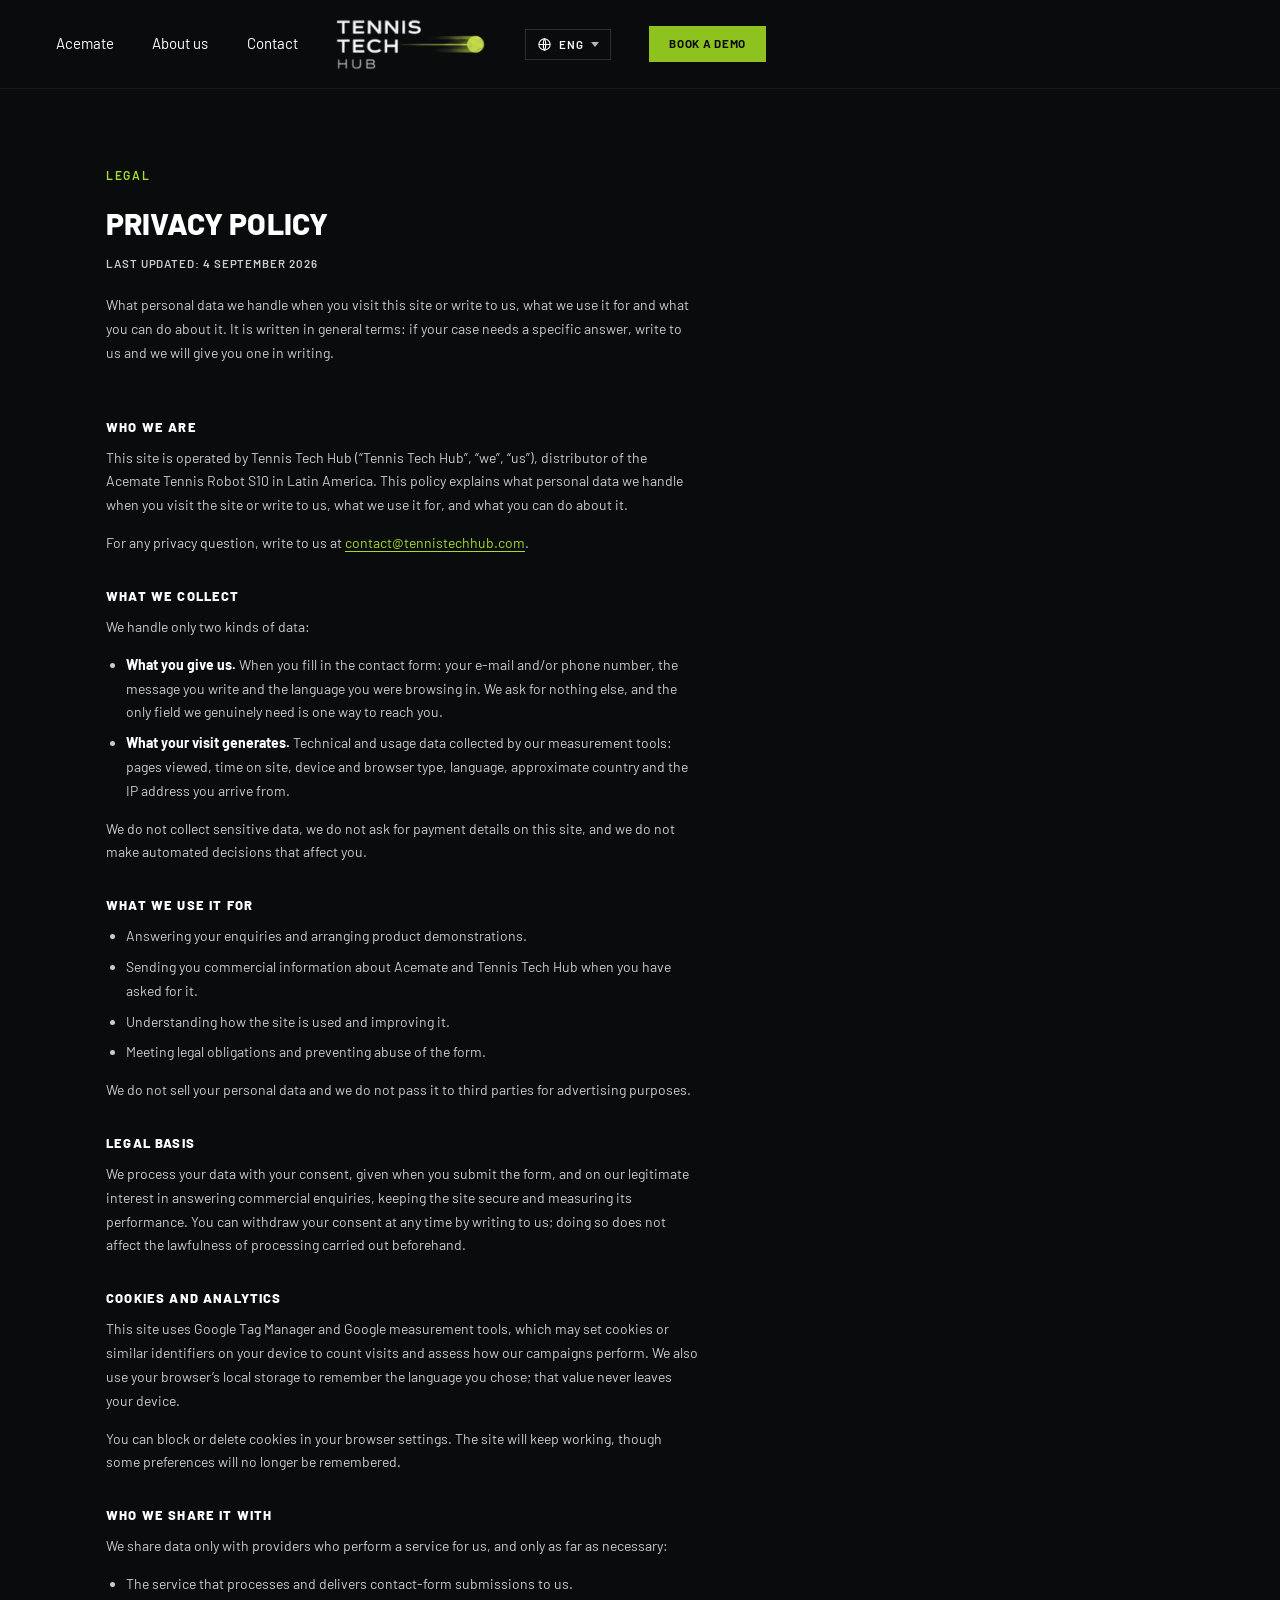
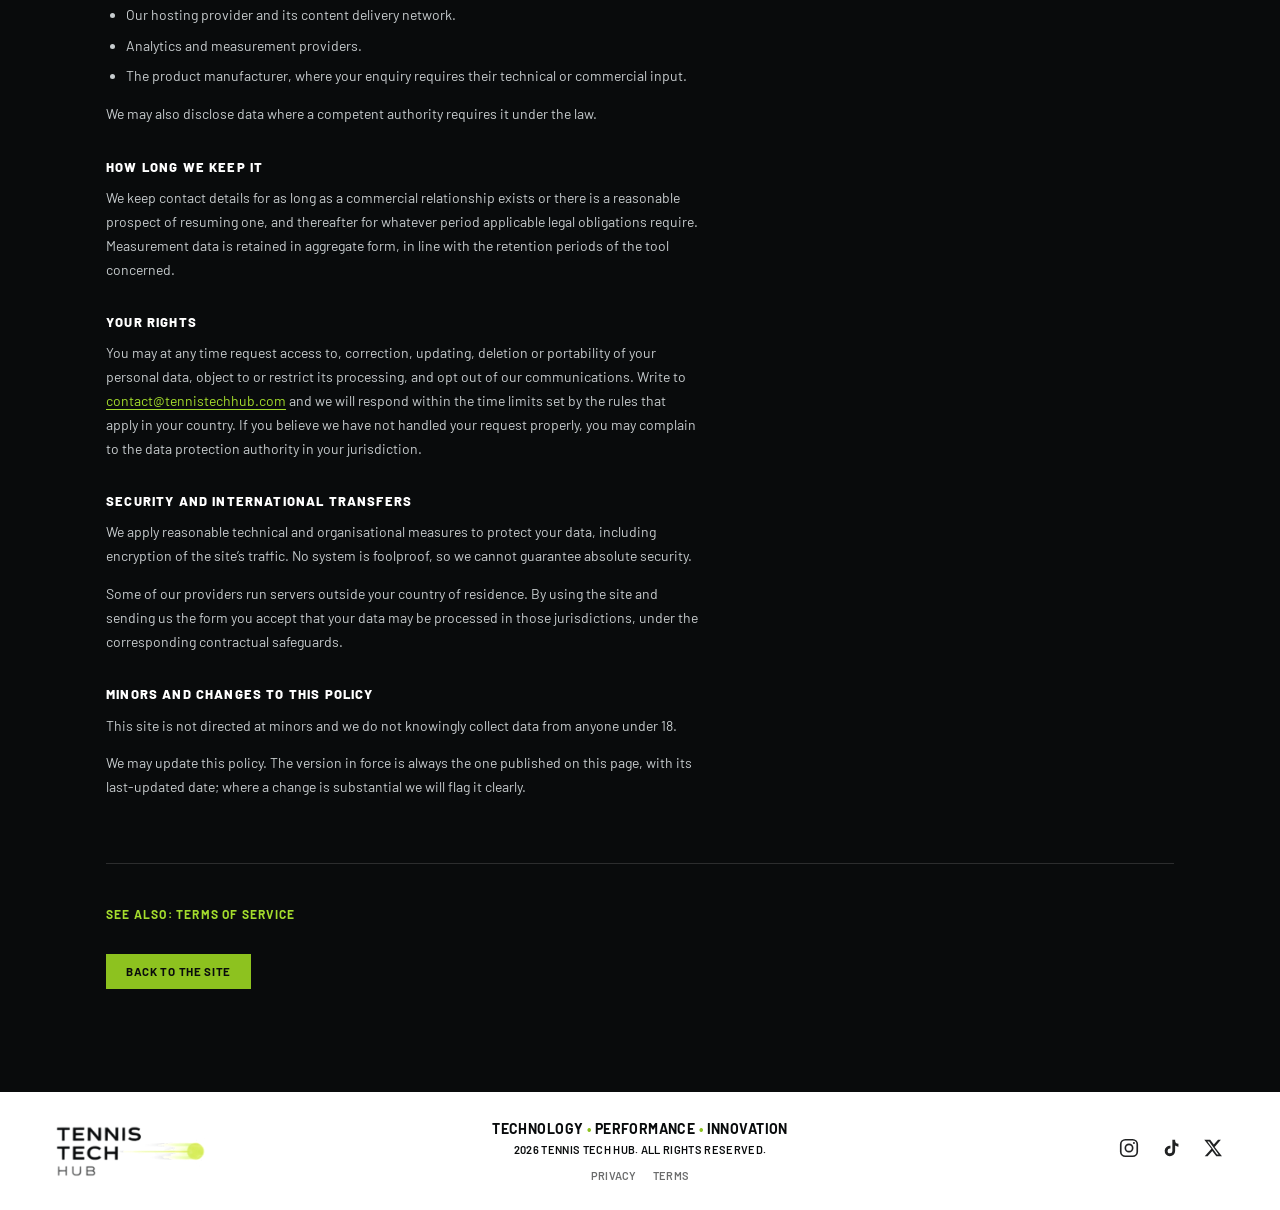
==== privacy.html @ 9c502872 "Add privacy policy and terms of service pages Two standalone pages linked from the footer of every p" ====
<!DOCTYPE html>
<html lang="es">
<head>
<meta charset="utf-8">
<meta name="viewport" content="width=device-width, initial-scale=1">

<!-- Google Tag Manager -->
<script>(function(w,d,s,l,i){w[l]=w[l]||[];w[l].push({'gtm.start':
new Date().getTime(),event:'gtm.js'});var f=d.getElementsByTagName(s)[0],
j=d.createElement(s),dl=l!='dataLayer'?'&l='+l:'';j.async=true;j.src=
'https://www.googletagmanager.com/gtm.js?id='+i+dl;f.parentNode.insertBefore(j,f);
})(window,document,'script','dataLayer','GTM-KNBVBHBR');</script>
<!-- End Google Tag Manager -->
<title data-i18n="legal.privacy.doctitle">Política de Privacidad — Tennis Tech Hub</title>
<meta name="description" content="Política de Privacidad de Tennis Tech Hub: qué datos tratamos, para qué y cuáles son tus derechos.">
<!-- A legal page has no business competing with the landing page in search. -->
<meta name="robots" content="noindex, follow">
<link rel="icon" href="assets/favicon.svg" type="image/svg+xml">
<link rel="icon" href="assets/favicon-32.png" sizes="32x32">
<link rel="apple-touch-icon" href="assets/favicon-180.png">
<link rel="preconnect" href="https://fonts.googleapis.com">
<link rel="preconnect" href="https://fonts.gstatic.com" crossorigin>
<link href="https://fonts.googleapis.com/css2?family=Barlow:wght@400;500;600;700;800&display=swap" rel="stylesheet">
<link rel="stylesheet" href="styles.css?v=20260904a">
</head>
<body>

<!-- Google Tag Manager (noscript) -->
<noscript><iframe src="https://www.googletagmanager.com/ns.html?id=GTM-KNBVBHBR"
height="0" width="0" style="display:none;visibility:hidden"></iframe></noscript>
<!-- End Google Tag Manager (noscript) -->

<!-- ───────────────────────── NAV ─────────────────────────
     Same bar as the landing page. The section links point back at index.html
     because there are no such sections here. -->
<header class="nav" id="top">
  <div class="nav__inner">
    <a class="nav__logo" href="index.html" aria-label="Tennis Tech Hub">
      <img src="assets/logo.png" alt="Tennis Tech Hub">
    </a>

    <div class="langpicker" id="langpicker">
      <button class="langpicker__btn" id="langbtn" aria-haspopup="listbox" aria-expanded="false" aria-label="Idioma / Language">
        <svg class="langpicker__globe" viewBox="0 0 24 24" fill="none" stroke="currentColor" stroke-width="1.7" aria-hidden="true">
          <circle cx="12" cy="12" r="9"/><path d="M3 12h18M12 3c2.6 2.6 2.6 15.4 0 18M12 3c-2.6 2.6-2.6 15.4 0 18"/>
        </svg>
        <span id="langlabel">ESP</span>
        <svg class="langpicker__caret" viewBox="0 0 10 6" aria-hidden="true"><path d="M0 0l5 6 5-6z" fill="currentColor"/></svg>
      </button>
      <ul class="langpicker__list" role="listbox" aria-label="Idioma / Language">
        <li><button type="button" role="option" aria-selected="true"  data-lang="es"><span class="langpicker__abbr">ESP</span>Español</button></li>
        <li><button type="button" role="option" aria-selected="false" data-lang="en"><span class="langpicker__abbr">ENG</span>English</button></li>
      </ul>
    </div>

    <button class="nav__burger" id="burger" aria-expanded="false" aria-controls="navmenu" aria-label="Menú">
      <span></span><span></span><span></span>
    </button>

    <nav class="nav__menu" id="navmenu">
      <a href="index.html#acemate"  data-i18n="nav.acemate">Acemate</a>
      <a href="index.html#nosotros" data-i18n="nav.about">Nosotros</a>
      <a href="index.html#contacto" data-i18n="nav.contact">Contacto</a>

      <a class="btn btn--sm" href="index.html#contacto" data-i18n="nav.cta">Agenda una demo</a>
    </nav>
  </div>
</header>

<!-- ───────────────────────── PRIVACY POLICY ───────────────────────── -->
<main class="legal">
  <div class="wrap">

    <header class="legal__head">
      <p class="eyebrow" data-i18n="legal.eyebrow">Legal</p>
      <h1 class="h2 legal__title" data-i18n="legal.privacy.h">Política de Privacidad</h1>
      <p class="legal__updated" data-i18n="legal.updated">Última actualización: 4 de septiembre de 2026</p>
      <div class="prose">
        <p data-i18n="legal.privacy.intro">Qué datos personales tratamos cuando visitas este sitio o nos escribes, para qué los usamos y qué puedes hacer al respecto. Es un texto general: si tu caso necesita una respuesta concreta, escríbenos y te la damos por escrito.</p>
      </div>
    </header>

    <div class="prose">
      <h3 data-i18n="legal.p1.h">Quiénes somos</h3>
      <div data-i18n-html="legal.p1.b">
        <p>Este sitio es operado por Tennis Tech Hub («Tennis Tech Hub», «nosotros»), distribuidor del Acemate Tennis Robot S10 en América Latina. Esta política explica qué datos personales tratamos cuando visitas el sitio o nos escribes, para qué los usamos y qué puedes hacer al respecto.</p>
        <p>Para cualquier consulta sobre privacidad, escríbenos a <a href="mailto:contact@tennistechhub.com">contact@tennistechhub.com</a>.</p>
      </div>

      <h3 data-i18n="legal.p2.h">Qué datos recopilamos</h3>
      <div data-i18n-html="legal.p2.b">
        <p>Solo tratamos dos tipos de datos:</p>
        <ul><li><strong>Los que nos entregas.</strong> Al completar el formulario de contacto: tu e-mail y/o tu teléfono, el mensaje que escribas y el idioma en que navegabas. No pedimos ningún otro dato, y el único campo imprescindible es una forma de contacto.</li><li><strong>Los que genera tu visita.</strong> Datos técnicos y de uso recogidos por nuestras herramientas de medición: páginas vistas, tiempo en el sitio, tipo de dispositivo y navegador, idioma, país aproximado y la dirección IP desde la que llegas.</li></ul>
        <p>No recopilamos datos sensibles, no solicitamos información de pago en este sitio y no tomamos decisiones automatizadas que te afecten.</p>
      </div>

      <h3 data-i18n="legal.p3.h">Para qué los usamos</h3>
      <div data-i18n-html="legal.p3.b">
        <ul><li>Responder tus consultas y coordinar demostraciones del producto.</li><li>Enviarte información comercial sobre Acemate y Tennis Tech Hub cuando nos la has pedido.</li><li>Entender cómo se usa el sitio y mejorarlo.</li><li>Cumplir obligaciones legales y prevenir el uso abusivo del formulario.</li></ul>
        <p>No vendemos tus datos personales ni los cedemos a terceros con fines publicitarios.</p>
      </div>

      <h3 data-i18n="legal.p4.h">Base legal</h3>
      <div data-i18n-html="legal.p4.b">
        <p>Tratamos tus datos con tu consentimiento, que otorgas al enviarnos el formulario, y por nuestro interés legítimo en responder consultas comerciales, mantener el sitio seguro y medir su rendimiento. Puedes retirar tu consentimiento en cualquier momento escribiéndonos; ello no afecta la licitud del tratamiento anterior.</p>
      </div>

      <h3 data-i18n="legal.p5.h">Cookies y analítica</h3>
      <div data-i18n-html="legal.p5.b">
        <p>Este sitio usa Google Tag Manager y herramientas de medición de Google, que pueden instalar cookies o identificadores similares en tu dispositivo para contar visitas y evaluar el rendimiento de nuestras campañas. También usamos el almacenamiento local de tu navegador para recordar el idioma que elegiste; ese dato no sale de tu dispositivo.</p>
        <p>Puedes bloquear o borrar las cookies desde la configuración de tu navegador. El sitio seguirá funcionando, aunque algunas preferencias dejarán de recordarse.</p>
      </div>

      <h3 data-i18n="legal.p6.h">Con quién los compartimos</h3>
      <div data-i18n-html="legal.p6.b">
        <p>Compartimos datos únicamente con proveedores que nos prestan un servicio, y solo en la medida necesaria:</p>
        <ul><li>El servicio que procesa y nos entrega los envíos del formulario de contacto.</li><li>Nuestro proveedor de alojamiento y su red de distribución de contenidos.</li><li>Proveedores de analítica y medición.</li><li>El fabricante del producto, cuando tu consulta requiere su intervención técnica o comercial.</li></ul>
        <p>También podemos entregar datos cuando una autoridad competente lo exija conforme a la ley.</p>
      </div>

      <h3 data-i18n="legal.p7.h">Cuánto tiempo los conservamos</h3>
      <div data-i18n-html="legal.p7.b">
        <p>Conservamos los datos de contacto mientras exista una relación comercial o un interés razonable en retomarla, y después durante el plazo que exijan las obligaciones legales aplicables. Los datos de medición se conservan de forma agregada, según los plazos de retención de la herramienta correspondiente.</p>
      </div>

      <h3 data-i18n="legal.p8.h">Tus derechos</h3>
      <div data-i18n-html="legal.p8.b">
        <p>Puedes solicitar en cualquier momento el acceso, la rectificación, la actualización, la supresión o la portabilidad de tus datos personales, oponerte a su tratamiento o limitarlo, y dejar de recibir nuestras comunicaciones. Escríbenos a <a href="mailto:contact@tennistechhub.com">contact@tennistechhub.com</a> y responderemos dentro de los plazos que fije la normativa aplicable en tu país. Si consideras que no atendimos bien tu solicitud, puedes reclamar ante la autoridad de protección de datos de tu jurisdicción.</p>
      </div>

      <h3 data-i18n="legal.p9.h">Seguridad y transferencias internacionales</h3>
      <div data-i18n-html="legal.p9.b">
        <p>Aplicamos medidas técnicas y organizativas razonables para proteger tus datos, incluido el cifrado del tráfico del sitio. Ningún sistema es infalible, de modo que no podemos garantizar una seguridad absoluta.</p>
        <p>Algunos de nuestros proveedores operan servidores fuera de tu país de residencia. Al usar el sitio y enviarnos el formulario aceptas que tus datos puedan tratarse en esas jurisdicciones, con las salvaguardas contractuales correspondientes.</p>
      </div>

      <h3 data-i18n="legal.p10.h">Menores y cambios en esta política</h3>
      <div data-i18n-html="legal.p10.b">
        <p>Este sitio no está dirigido a menores de edad y no recopilamos de forma consciente datos de personas menores de 18 años.</p>
        <p>Podemos actualizar esta política. La versión vigente es siempre la publicada en esta página, con su fecha de última actualización; si el cambio es sustancial, lo señalaremos de forma visible.</p>
      </div>
    </div>

    <p class="legal__also">
      <a href="terms.html" data-i18n="legal.see.terms">Ver también: Términos de Servicio</a>
    </p>

    <p class="legal__back">
      <a class="btn btn--sm" href="index.html" data-i18n="legal.back">Volver al inicio</a>
    </p>

  </div>
</main>

<!-- ───────────────────────── FOOTER ───────────────────────── -->
<footer class="footer">
  <div class="footer__inner">
    <a class="footer__logo" href="index.html"><img src="assets/logo-dark.png" alt="Tennis Tech Hub"></a>

    <div class="footer__mid">
      <p class="footer__claim">Technology <span>•</span> Performance <span>•</span> Innovation</p>
      <p class="footer__legal" data-i18n="footer.rights">2026 Tennis Tech Hub. Todos los derechos reservados.</p>
      <ul class="footer__links">
        <li><a href="privacy.html" aria-current="page" data-i18n="footer.privacy">Privacidad</a></li>
        <li><a href="terms.html"   data-i18n="footer.terms">Términos</a></li>
      </ul>
    </div>

    <ul class="social">
      <li><a href="#" aria-label="Instagram"><svg viewBox="0 0 24 24" fill="none" stroke="currentColor" stroke-width="1.8"><rect x="3" y="3" width="18" height="18" rx="5"/><circle cx="12" cy="12" r="4"/><circle cx="17.4" cy="6.6" r="1.1" fill="currentColor" stroke="none"/></svg></a></li>
      <li><a href="#" aria-label="TikTok"><svg viewBox="0 0 24 24" fill="currentColor"><path d="M16.5 3h-3v12.2a2.6 2.6 0 1 1-2.1-2.55V9.5a5.7 5.7 0 1 0 5.1 5.67V9.4a6.6 6.6 0 0 0 3.6 1.1V7.4a3.7 3.7 0 0 1-3.6-3.6z"/></svg></a></li>
      <li><a href="#" aria-label="X"><svg viewBox="0 0 24 24" fill="currentColor"><path d="M17.5 3h3.1l-6.8 7.8L21.8 21h-6.2l-4.4-5.8L6.1 21H3l7.3-8.3L2.5 3h6.4l4 5.3L17.5 3zm-1.1 16.1h1.7L7.7 4.8H5.9l10.5 14.3z"/></svg></a></li>
    </ul>
  </div>
</footer>

<script src="i18n.js?v=20260904a"></script>
<script src="main.js?v=20260904a"></script>
</body>
</html>
---- styles.css ----
/* ============================================================
   Tennis Tech Hub — landing page
   Plain CSS. No build step. Sections in DOM order.
   ============================================================ */

:root{
  --ink:        #090b0c;   /* page black                      */
  --ink-2:      #0f1214;   /* panel black                     */
  --green:      #8dc21f;   /* brand lime (buttons, rules)     */
  --green-hi:   #a4dc2d;   /* brighter lime for accent text   */
  --white:      #ffffff;
  --muted:      #c7ccce;
  --muted-dark: #3a4145;
  --line:       rgba(255,255,255,.14);

  --wrap: 1180px;
  --gut:  clamp(20px, 5vw, 56px);
  --nav-h: 88px;

  --sans: "Barlow", system-ui, -apple-system, "Segoe UI", Roboto, sans-serif;
}

*,*::before,*::after{ box-sizing:border-box; }

html{ scroll-behavior:smooth; scroll-padding-top:var(--nav-h); }

body{
  margin:0;
  background:var(--ink);
  color:var(--white);
  font-family:var(--sans);
  font-size:15px;
  line-height:1.55;
  -webkit-font-smoothing:antialiased;
}

img{ display:block; max-width:100%; }
a{ color:inherit; text-decoration:none; }

.wrap{
  max-width:var(--wrap);
  margin-inline:auto;
  padding-inline:var(--gut);
}

/* ---------- shared type ---------- */

.eyebrow{
  margin:0 0 22px;
  color:var(--green-hi);
  font-size:12px;
  font-weight:600;
  letter-spacing:.14em;
  text-transform:uppercase;
}

.h2{
  margin:0 0 26px;
  font-size:clamp(22px, 2.4vw, 30px);
  font-weight:800;
  line-height:1.16;
  letter-spacing:.005em;
  text-transform:uppercase;
}
.h2 em{ color:var(--green-hi); font-style:normal; }
.h2--dark{ color:var(--ink); }
.h2--track{ letter-spacing:.06em; }

.prose{ max-width:74ch; color:var(--muted); font-size:13.5px; }
.prose p{ margin:0 0 14px; }
.prose--dark{ color:var(--muted-dark); }
.prose--dark strong{ color:var(--ink); }

.accent{ color:var(--green-hi); font-weight:700; }
.accent--dark{ color:#7fb016; font-size:15px; }

/* ---------- buttons ---------- */

.btn{
  display:inline-flex;
  align-items:center;
  justify-content:center;
  background:var(--green);
  color:var(--ink);
  font-weight:700;
  letter-spacing:.06em;
  text-transform:uppercase;
  white-space:nowrap;
  border:0;
  cursor:pointer;
  font-family:inherit;
  transition:background .18s ease, transform .18s ease;
}
.btn:hover{ background:var(--green-hi); transform:translateY(-1px); }
.btn:active{ transform:translateY(0); }

.btn--sm{    padding:9px 20px;  font-size:11.5px; }
.btn--lg{    padding:15px 40px; font-size:15px; }
.btn--block{ width:100%; padding:15px 20px; font-size:15px; }

/* ============================================================
   NAV
   ============================================================ */

.nav{
  position:sticky;
  top:0;
  z-index:60;
  background:var(--ink);
  border-bottom:1px solid rgba(255,255,255,.06);
}
.nav__inner{
  max-width:1320px;
  margin-inline:auto;
  padding:0 var(--gut);
  height:var(--nav-h);
  display:flex;
  align-items:center;
  gap:clamp(18px, 3vw, 46px);
}
.nav__logo img{ width:150px; }

/* The picker sits in the bar so it survives the mobile menu collapsing. On
   desktop `display:contents` dissolves .nav__menu so its links, the picker and
   the CTA all become flex items of .nav__inner and `order` can interleave them
   back into the intended row: links … picker … CTA. */
.nav__menu{
  display:contents;
}
.nav__logo{ order:1; }
.nav__menu > a[href^="#"]:not(.btn){ order:2; }
.langpicker{ order:3; }
.nav__menu > .btn{ order:4; }
.nav__menu > a[href^="#"]:not(.btn):first-of-type{ margin-left:auto; }
.nav__menu > a[href^="#"]:not(.btn){
  font-size:11.5px;
  font-weight:600;
  letter-spacing:.14em;
  text-transform:uppercase;
  color:var(--white);
  position:relative;
  padding-block:6px;
}
.nav__menu > a[href^="#"]:not(.btn)::after{
  content:"";
  position:absolute;
  left:0; right:100%; bottom:0;
  height:1.5px;
  background:var(--green);
  transition:right .22s ease;
}
.nav__menu > a[href^="#"]:not(.btn):hover::after{ right:0; }

.nav__burger{
  display:none;
  order:5;              /* without this it defaults to 0 and sorts before the logo */
  margin-left:auto;
  width:40px; height:34px;
  background:none; border:0; cursor:pointer;
  flex-direction:column; justify-content:center; gap:5px;
}
.nav__burger span{ display:block; height:2px; background:var(--white); transition:.2s; }

/* ---------- language picker ---------- */

.langpicker{ position:relative; }
.langpicker__btn{
  display:flex; align-items:center; gap:7px;
  background:none;
  border:1px solid var(--line);
  color:var(--white);
  font-family:inherit;
  font-size:11.5px; font-weight:600; letter-spacing:.1em;
  padding:7px 11px;
  cursor:pointer;
  transition:border-color .18s ease, color .18s ease;
}
.langpicker__btn:hover{ border-color:var(--green); color:var(--green-hi); }
.langpicker__globe{ width:15px; height:15px; }
.langpicker__caret{ width:8px; height:5px; opacity:.7; }

/* Fixed width so the codes form a column and the language names line up. */
.langpicker__abbr{
  flex:none;
  width:2.6em;
  font-size:11px;
  font-weight:700;
  letter-spacing:.08em;
  opacity:.65;
}

.langpicker__list{
  position:absolute;
  top:calc(100% + 8px);
  right:0;
  min-width:150px;
  margin:0; padding:5px;
  list-style:none;
  background:var(--ink-2);
  border:1px solid var(--line);
  opacity:0; visibility:hidden; transform:translateY(-4px);
  transition:.16s ease;
}
.langpicker.is-open .langpicker__list{ opacity:1; visibility:visible; transform:none; }
.langpicker__list button{
  display:flex; align-items:center; gap:9px;
  width:100%;
  padding:10px 12px;
  background:none; border:0;
  color:var(--muted);
  font-family:inherit; font-size:13px; text-align:left;
  cursor:pointer;
}
.langpicker__list button:hover{ background:rgba(255,255,255,.06); color:var(--white); }
.langpicker__list button[aria-selected="true"]{ color:var(--green-hi); font-weight:600; }
.langpicker__list button[aria-selected="true"] .langpicker__abbr{ opacity:1; }

/* ============================================================
   HERO
   ============================================================ */

.hero{
  position:relative;
  min-height:clamp(460px, 56vw, 660px);
  display:flex;
  align-items:center;
  overflow:hidden;
}
.hero__bg{
  position:absolute; inset:0;
  width:100%; height:100%;
  object-fit:cover;
  /* last-resort backdrop if the <video> itself fails to render at all */
  background:#3a2a1e url("assets/hero-court.jpg") center / cover no-repeat;
}
.hero__scrim{
  position:absolute; inset:0;
  background:
    linear-gradient(90deg, rgba(0,0,0,.72) 0%, rgba(0,0,0,.35) 45%, rgba(0,0,0,.1) 70%),
    linear-gradient(180deg, rgba(0,0,0,.4) 0%, transparent 30%, rgba(0,0,0,.45) 100%);
}

.hero__copy{
  position:relative;
  max-width:1320px;              /* same rail as the nav, so copy lines up with the logo */
  width:100%;
  margin-inline:auto;
  padding-inline:var(--gut);
}
.hero__copy h1{
  margin:0 0 28px;
  max-width:min(620px, 52vw);    /* keeps the last line clear of the tracking panel */
  font-size:clamp(22px, 2.6vw, 34px);
  font-weight:800;
  line-height:1.18;
  letter-spacing:.1em;
  text-transform:uppercase;
  text-shadow:0 2px 24px rgba(0,0,0,.6);
}
.hero__copy h1 em{ color:var(--green-hi); font-style:normal; }


/* ---------- tracking overlay ---------- */

.track{
  position:absolute;
  right:var(--gut);
  top:52px;
  width:210px;
}
.track__court{
  position:relative;
  aspect-ratio:1 / 1.02;
  background:rgba(6,10,8,.66);
  border:1px solid rgba(255,255,255,.28);
  backdrop-filter:blur(3px);
}
.track__line{ position:absolute; background:rgba(255,255,255,.3); }
.track__line--net    { left:6%;  right:6%;  top:50%;  height:1px; background:rgba(255,255,255,.5); }
.track__line--centre { left:50%; top:6%;    bottom:6%; width:1px; }
.track__line--serve1 { left:6%;  right:6%;  top:26%;  height:1px; }
.track__line--serve2 { left:6%;  right:6%;  bottom:26%; height:1px; }

.track__ball{
  position:absolute;
  width:11px; height:11px;
  translate:-50% -50%;
  border-radius:50%;
  background:var(--green-hi);
  box-shadow:0 0 10px rgba(164,220,45,.8);
}

.track__stats{
  margin:10px 0 0;
  padding:12px 14px;
  background:rgba(20,24,20,.78);
  backdrop-filter:blur(3px);
  font-size:13px;
}
.track__stats > div{ display:flex; justify-content:space-between; gap:14px; }
.track__stats > div + div{ margin-top:5px; }
.track__stats dt{ color:var(--green-hi); font-weight:600; }
.track__stats dd{ margin:0; font-weight:700; }

/* ============================================================
   SECTIONS
   ============================================================ */

.sec{ padding:clamp(48px, 6vw, 74px) 0; }
.sec--dark{  background:var(--ink); }
.sec--light{ background:var(--white); color:var(--ink); }
.sec--contact{ padding:0; background:var(--ink); }

/* ---------- bento grid ---------- */

/* 24 columns, not 12 — the reference splits each row 10/7/7 and 7/7/10,
   which a 12-column grid cannot express. */
.bento{
  margin-top:38px;
  display:grid;
  grid-template-columns:repeat(24, 1fr);
  gap:12px;
}
.bento__card{
  position:relative;
  margin:0;
  overflow:hidden;
  border-radius:4px;
  background:var(--ink-2);
  container-type:inline-size;   /* captions size in cqw, so they scale with the card */
}
.bento__card img{
  width:100%; height:100%;
  object-fit:cover;
  transition:scale .5s cubic-bezier(.2,.7,.3,1);
}
.bento__card:hover img{ scale:1.04; }

/* ---------- card captions ----------
   Set as live text over artwork that had it burned in. Sizes are in cqw so the
   proportions of the original comp survive at any card width, with a px floor
   so they stay legible once the grid collapses to one column. */

.cap{
  position:absolute; inset:0;
  display:flex;
  flex-direction:column;
  justify-content:center;
  padding-inline:4.2%;
  pointer-events:none;
  text-shadow:0 1px 14px rgba(0,0,0,.45);
}
.cap p{ margin:0; }

.cap__kicker{
  font-size:max(12px, 2.4cqw);
  font-weight:500;
  line-height:1.32;
  color:#e9edee;
}
.cap__title{
  margin-top:.7em !important;
  font-size:max(19px, 4.9cqw);
  font-weight:700;
  line-height:1.2;
}
.cap__big{
  margin:.1em 0 !important;
  font-size:max(30px, 8.6cqw);
  font-weight:700;
  line-height:1.05;
  letter-spacing:-.015em;
}
.cap__unit{
  margin-left:.18em;
  font-size:.38em;
  font-weight:600;
  letter-spacing:0;
}
.cap__sub{
  font-size:max(12px, 2.9cqw);
  font-weight:500;
  line-height:1.32;
  color:#e9edee;
}
.cap__big   + .cap__sub{ margin-top:.55em !important; }
.cap__title + .cap__sub{ margin-top:1.15em !important; }
.cap__os{
  display:flex; gap:.7em;
  margin-top:1.1em !important;
}
.cap__os svg{ width:max(15px, 3.1cqw); height:max(15px, 3.1cqw); }

/* per-card scale, matching the type hierarchy of the original artwork */
.bento__card--a .cap__kicker{ font-size:max(12px, 2.3cqw); }
.bento__card--a .cap__title { font-size:max(19px, 4.9cqw); }
.bento__card--b .cap__kicker{ font-size:max(12px, 3.3cqw); }
.bento__card--b .cap__big   { font-size:max(28px, 8.4cqw); }
.bento__card--b .cap__sub   { font-size:max(12px, 3.1cqw); }
.bento__card--c .cap__kicker{ font-size:max(12px, 3.3cqw); }
.bento__card--c .cap__big   { font-size:max(34px, 10.2cqw); }
.bento__card--d .cap__kicker{ font-size:max(12px, 3.1cqw); }
.bento__card--d .cap__big   { font-size:max(36px, 11.4cqw); }
.bento__card--d .cap__sub   { font-size:max(12px, 3.3cqw); }
.bento__card--f .cap__title { font-size:max(22px, 5.3cqw); }
.bento__card--f .cap__sub   { font-size:max(12px, 2.4cqw); }
.bento__card--f .cap        { color:var(--ink); text-shadow:none; }
.bento__card--f .cap__sub   { color:#22300a; }

/* the spin card pins each label to the ball it belongs to */
.cap--pins{ padding:0; }
.pin{
  position:absolute;
  left:var(--x); top:var(--y);
  translate:0 -50%;
  padding:.4em .85em;
  border-radius:999px;
  background:rgba(10,13,10,.72);
  font-size:max(12px, 3.3cqw);
  font-weight:600;
  line-height:1;
  white-space:nowrap;
}

.bento__card--a{ grid-column:span 10; aspect-ratio:478/243; }
.bento__card--b{ grid-column:span  7; aspect-ratio:325/243; }
.bento__card--c{ grid-column:span  7; aspect-ratio:325/243; }
.bento__card--d{ grid-column:span  7; aspect-ratio:328/248; }
.bento__card--e{ grid-column:span  7; aspect-ratio:325/248; }
.bento__card--f{ grid-column:span 10; aspect-ratio:475/248; }

/* ---------- nosotros ---------- */

.about{
  display:grid;
  grid-template-columns:minmax(0,1fr) minmax(0,1.05fr);
  gap:clamp(24px, 4vw, 60px);
  align-items:center;
}
.about__copy{ max-width:560px; }
.about__map img{ width:100%; }

.flags{
  margin:38px 0 0;
  padding:0;
  list-style:none;
  display:flex;
  flex-wrap:wrap;
  gap:10px;
}
.flags li{
  width:34px; height:34px;
  border-radius:50%;
  overflow:hidden;
  box-shadow:0 0 0 1.5px #fff, 0 0 0 2.5px rgba(0,0,0,.14);
}
.flags img{
  width:100%; height:100%;
  object-fit:cover;
}

/* ---------- contacto ---------- */

.contact{
  display:grid;
  grid-template-columns:minmax(0,1fr) minmax(0,1fr);
  align-items:stretch;
}
.contact__media{ position:relative; min-height:520px; }
.contact__media img{
  position:absolute; inset:0;
  width:100%; height:100%;
  object-fit:cover;
}
.contact__panel{
  padding:clamp(38px, 5vw, 62px) var(--gut) clamp(38px, 5vw, 62px) clamp(28px, 4vw, 54px);
  max-width:720px;
}
.contact__panel .h2{ margin-bottom:34px; max-width:530px; }

#demoform{ display:flex; flex-direction:column; gap:10px; max-width:530px; }

#demoform input,
#demoform textarea{
  width:100%;
  padding:13px 15px;
  background:transparent;
  border:1px solid var(--green);
  color:var(--white);
  font-family:inherit;
  font-size:13.5px;
  letter-spacing:.05em;
  text-transform:uppercase;
  border-radius:0;
  appearance:none;
}
#demoform input::placeholder,
#demoform textarea::placeholder{ color:var(--white); opacity:.85; }
#demoform textarea{
  resize:vertical;
  min-height:96px;
  text-transform:none;      /* free text, unlike the uppercase field labels */
  letter-spacing:.02em;
}
#demoform input:focus,
#demoform textarea:focus{
  outline:none;
  border-color:var(--green-hi);
  box-shadow:0 0 0 1px var(--green-hi);
}
#demoform input:user-invalid{ border-color:#e2504a; box-shadow:none; }


#demoform .btn{ margin-top:6px; }

.formnote{
  margin:4px 0 0;
  min-height:19px;
  font-size:12.5px;
  color:var(--green-hi);
  letter-spacing:.04em;
}
.formnote.is-error{ color:#e2504a; }

/* ============================================================
   FOOTER
   ============================================================ */

.footer{ background:var(--white); color:var(--ink); }
.footer__inner{
  max-width:1320px;
  margin-inline:auto;
  padding:26px var(--gut);
  display:grid;
  grid-template-columns:1fr auto 1fr;
  align-items:center;
  gap:24px;
}
.footer__logo img{ width:150px; }

.footer__mid{ text-align:center; }
.footer__claim{
  margin:0;
  font-size:14px;
  font-weight:700;
  letter-spacing:.03em;
  text-transform:uppercase;
}
.footer__claim span{ color:var(--green); }
.footer__legal{
  margin:2px 0 0;
  font-size:11px;
  font-weight:600;
  letter-spacing:.03em;
  text-transform:uppercase;
}

/* Quiet by default: the legal links are there for whoever goes looking, and
   should not compete with the claim above them. */
.footer__links{
  margin:8px 0 0; padding:0;
  list-style:none;
  display:flex;
  justify-content:center;
  gap:16px;
  font-size:11px;
  font-weight:600;
  letter-spacing:.03em;
  text-transform:uppercase;
}
.footer__links a{ opacity:.6; transition:opacity .18s ease, color .18s ease; }
.footer__links a:hover{ opacity:1; color:#5f8a10; text-decoration:underline; text-underline-offset:3px; }

.social{
  margin:0; padding:0;
  list-style:none;
  display:flex;
  justify-content:flex-end;
  gap:20px;
}
.social a{ display:block; color:var(--ink); opacity:.9; transition:opacity .18s ease, color .18s ease; }
.social a:hover{ opacity:1; color:#5f8a10; }
.social svg{ width:22px; height:22px; }

/* ============================================================
   LEGAL  (legal.html — privacy policy + terms of service)
   ============================================================ */

.legal{ padding:clamp(44px, 6vw, 84px) 0 clamp(56px, 8vw, 104px); }

.legal__head{ max-width:74ch; margin-bottom:clamp(36px, 4vw, 56px); }
.legal__title{ margin-bottom:14px; }
.legal__updated{
  margin:0 0 20px;
  color:var(--muted);
  font-size:11.5px;
  font-weight:600;
  letter-spacing:.08em;
  text-transform:uppercase;
}

/* Each page carries a pointer to the other, so a visitor who lands on one from
   the footer can reach its sibling without going back to the landing page. */
.legal__also{
  margin:clamp(40px, 5vw, 64px) 0 0;
  padding-top:clamp(28px, 3vw, 40px);
  border-top:1px solid var(--line);
}
.legal__also a{
  color:var(--green-hi);
  font-size:12px;
  font-weight:700;
  letter-spacing:.1em;
  text-transform:uppercase;
  border-bottom:1px solid transparent;
  padding-bottom:2px;
}
.legal__also a:hover{ border-bottom-color:currentColor; }

/* Longer reading than the landing page, so the body text is a shade larger and
   looser than .prose's marketing default. */
.legal .prose{ font-size:14px; line-height:1.7; }
.legal .prose h3{
  margin:30px 0 8px;
  color:var(--white);
  font-size:13px;
  font-weight:800;
  letter-spacing:.09em;
  text-transform:uppercase;
}
.legal .prose ul{ margin:0 0 14px; padding-left:20px; }
.legal .prose li{ margin:0 0 7px; }
.legal .prose strong{ color:var(--white); font-weight:700; }
.legal .prose a{
  color:var(--green-hi);
  text-decoration:underline;
  text-underline-offset:3px;
}
.legal .prose a:hover{ color:var(--white); }

.legal__back{ margin:28px 0 0; }

/* ============================================================
   RESPONSIVE
   ============================================================ */

@media (max-width: 1024px){
  .track{ display:none; }
  .bento__card--a,.bento__card--f{ grid-column:span 24; aspect-ratio:16/7; }
  .bento__card--b,.bento__card--c,
  .bento__card--d,.bento__card--e{ grid-column:span 12; aspect-ratio:4/3; }
  .about{ grid-template-columns:1fr; }
  .about__map{ order:-1; }
  .contact{ grid-template-columns:1fr; }
  .contact__media{ min-height:300px; }
  .contact__panel{ padding-inline:var(--gut); max-width:none; }
}

@media (max-width: 860px){
  .nav__logo img{ width:126px; }
  .nav__burger{ display:flex; margin-left:0; }
  .nav__inner{ gap:12px; }

  .nav__menu{
    position:absolute;
    top:var(--nav-h);
    left:0; right:0;
    margin:0;
    flex-direction:column;
    align-items:stretch;
    gap:0;
    padding:10px var(--gut) 22px;
    background:var(--ink);
    border-bottom:1px solid var(--line);
    display:none;
  }
  .nav__menu.is-open{ display:flex; }
  .nav__menu > a:not(.btn){ padding:14px 0; border-bottom:1px solid rgba(255,255,255,.07); margin-left:0; }
  .nav__menu .btn{ margin-top:12px; padding:14px 20px; font-size:13px; }

  /* Stays a dropdown, just moved into the bar and given a finger-sized target. */
  .langpicker{ margin-left:auto; }
  .langpicker__btn{ padding:10px 11px; gap:8px; }
  .langpicker__list button{ padding:13px 14px; font-size:14px; }

  .footer__inner{ grid-template-columns:1fr; justify-items:center; text-align:center; gap:18px; }
  .social{ justify-content:center; }
}

@media (max-width: 860px){
  /* the play button moves out of the copy's way instead of sitting on top of it */
  .hero{ align-items:flex-end; padding-bottom:38px; }
  .hero__copy h1{ max-width:none; }
}

@media (max-width: 560px){
  .hero{ min-height:clamp(420px, 92vw, 520px); }
  .btn--lg{ width:100%; }
  .bento__card--b,.bento__card--c,
  .bento__card--d,.bento__card--e{ grid-column:span 24; aspect-ratio:16/9; }
}

@media (prefers-reduced-motion: reduce){
  html{ scroll-behavior:auto; }
  *{ transition-duration:.01ms !important; }
}
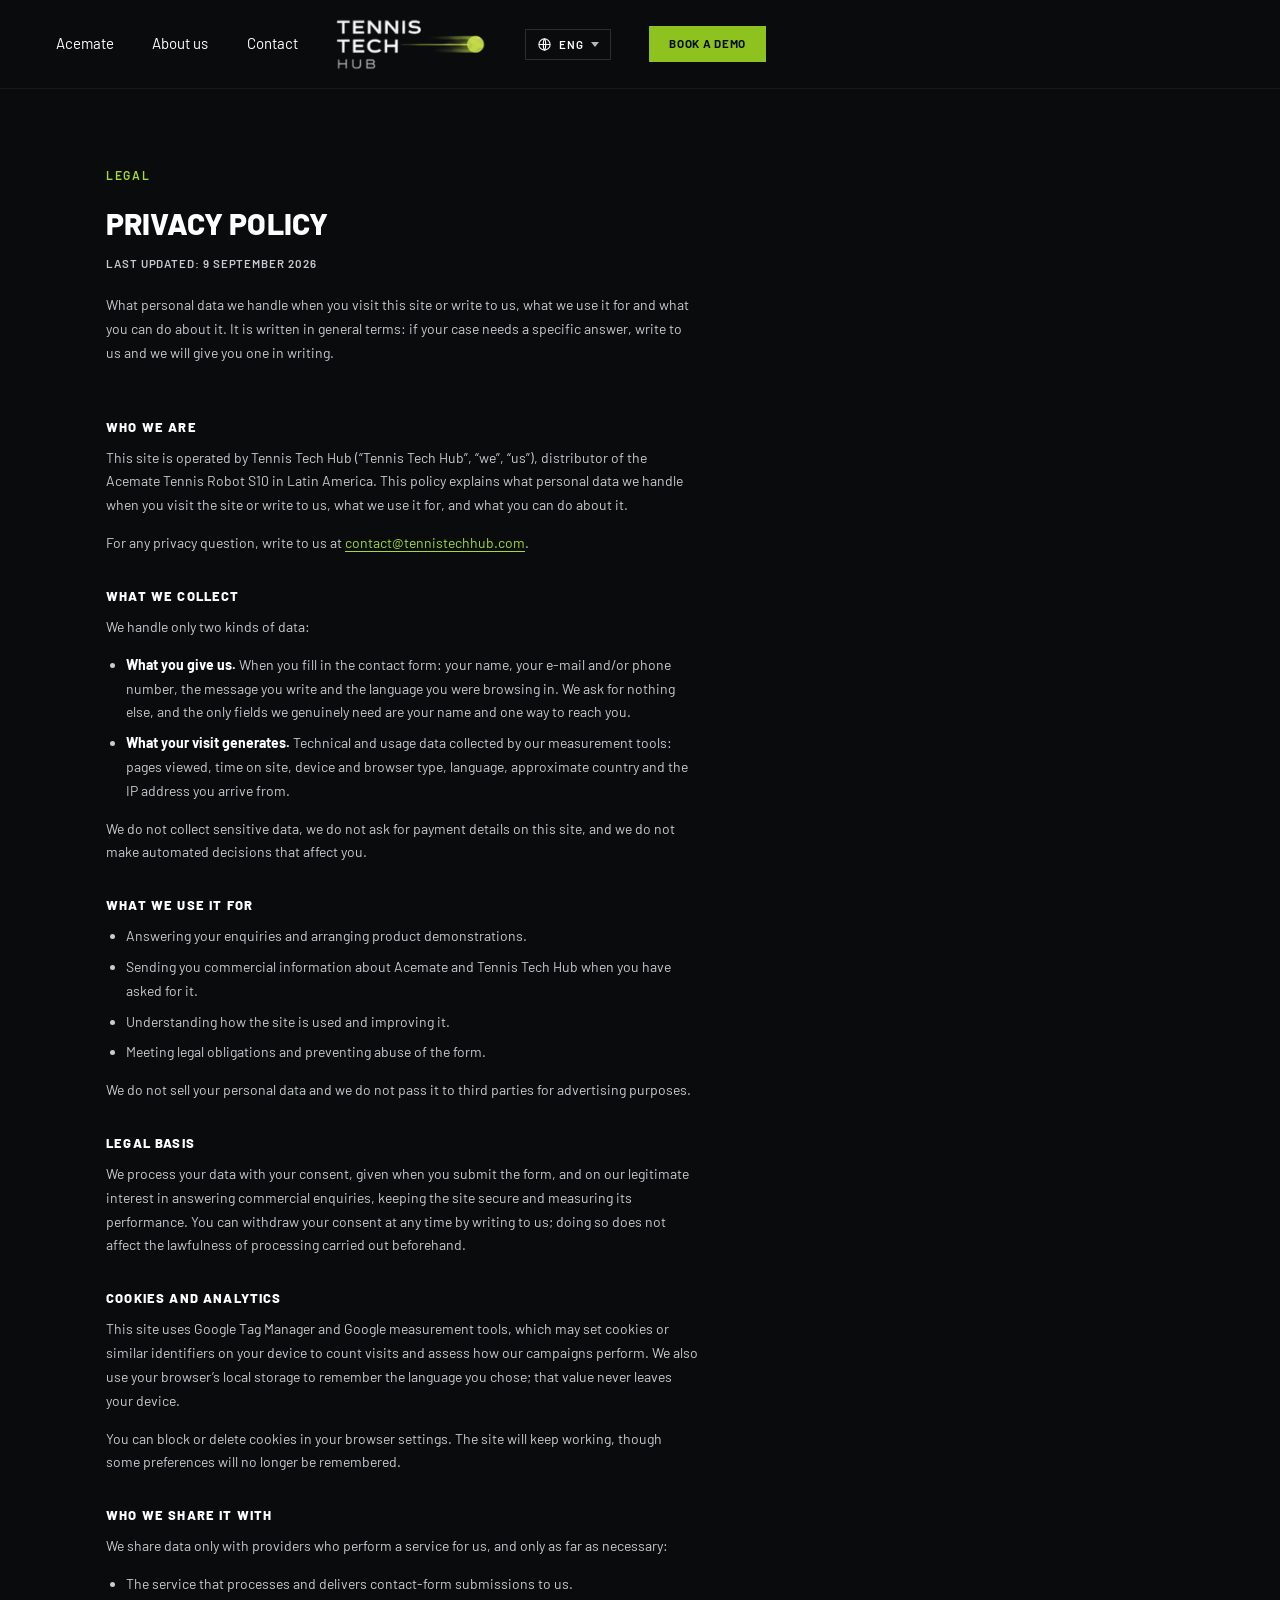
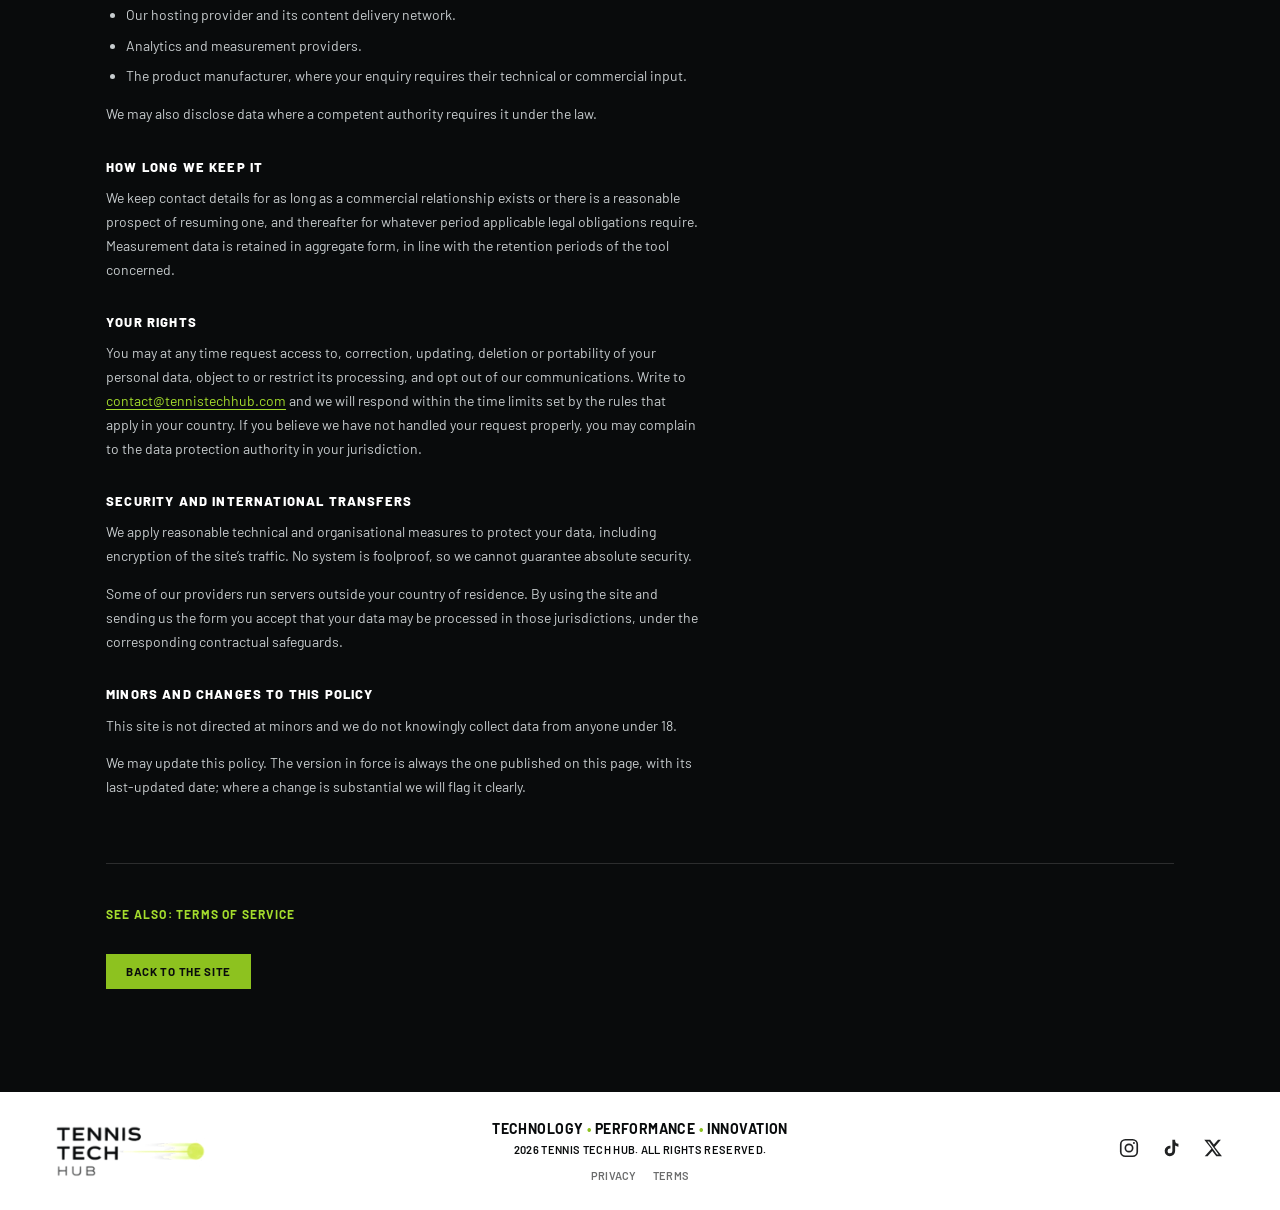
==== commit 7870e31b: "Add a required name field to the lead form The form asked only for a contact method, so leads arrive" ====
--- a/privacy.html
+++ b/privacy.html
@@ -74,7 +74,7 @@
     <header class="legal__head">
       <p class="eyebrow" data-i18n="legal.eyebrow">Legal</p>
       <h1 class="h2 legal__title" data-i18n="legal.privacy.h">Política de Privacidad</h1>
-      <p class="legal__updated" data-i18n="legal.updated">Última actualización: 4 de septiembre de 2026</p>
+      <p class="legal__updated" data-i18n="legal.updated">Última actualización: 9 de septiembre de 2026</p>
       <div class="prose">
         <p data-i18n="legal.privacy.intro">Qué datos personales tratamos cuando visitas este sitio o nos escribes, para qué los usamos y qué puedes hacer al respecto. Es un texto general: si tu caso necesita una respuesta concreta, escríbenos y te la damos por escrito.</p>
       </div>
@@ -90,7 +90,7 @@
       <h3 data-i18n="legal.p2.h">Qué datos recopilamos</h3>
       <div data-i18n-html="legal.p2.b">
         <p>Solo tratamos dos tipos de datos:</p>
-        <ul><li><strong>Los que nos entregas.</strong> Al completar el formulario de contacto: tu e-mail y/o tu teléfono, el mensaje que escribas y el idioma en que navegabas. No pedimos ningún otro dato, y el único campo imprescindible es una forma de contacto.</li><li><strong>Los que genera tu visita.</strong> Datos técnicos y de uso recogidos por nuestras herramientas de medición: páginas vistas, tiempo en el sitio, tipo de dispositivo y navegador, idioma, país aproximado y la dirección IP desde la que llegas.</li></ul>
+        <ul><li><strong>Los que nos entregas.</strong> Al completar el formulario de contacto: tu nombre, tu e-mail y/o tu teléfono, el mensaje que escribas y el idioma en que navegabas. No pedimos ningún otro dato, y los únicos campos imprescindibles son tu nombre y una forma de contacto.</li><li><strong>Los que genera tu visita.</strong> Datos técnicos y de uso recogidos por nuestras herramientas de medición: páginas vistas, tiempo en el sitio, tipo de dispositivo y navegador, idioma, país aproximado y la dirección IP desde la que llegas.</li></ul>
         <p>No recopilamos datos sensibles, no solicitamos información de pago en este sitio y no tomamos decisiones automatizadas que te afecten.</p>
       </div>
 
@@ -174,7 +174,7 @@
   </div>
 </footer>
 
-<script src="i18n.js?v=20260904a"></script>
-<script src="main.js?v=20260904a"></script>
+<script src="i18n.js?v=20260909a"></script>
+<script src="main.js?v=20260909a"></script>
 </body>
 </html>
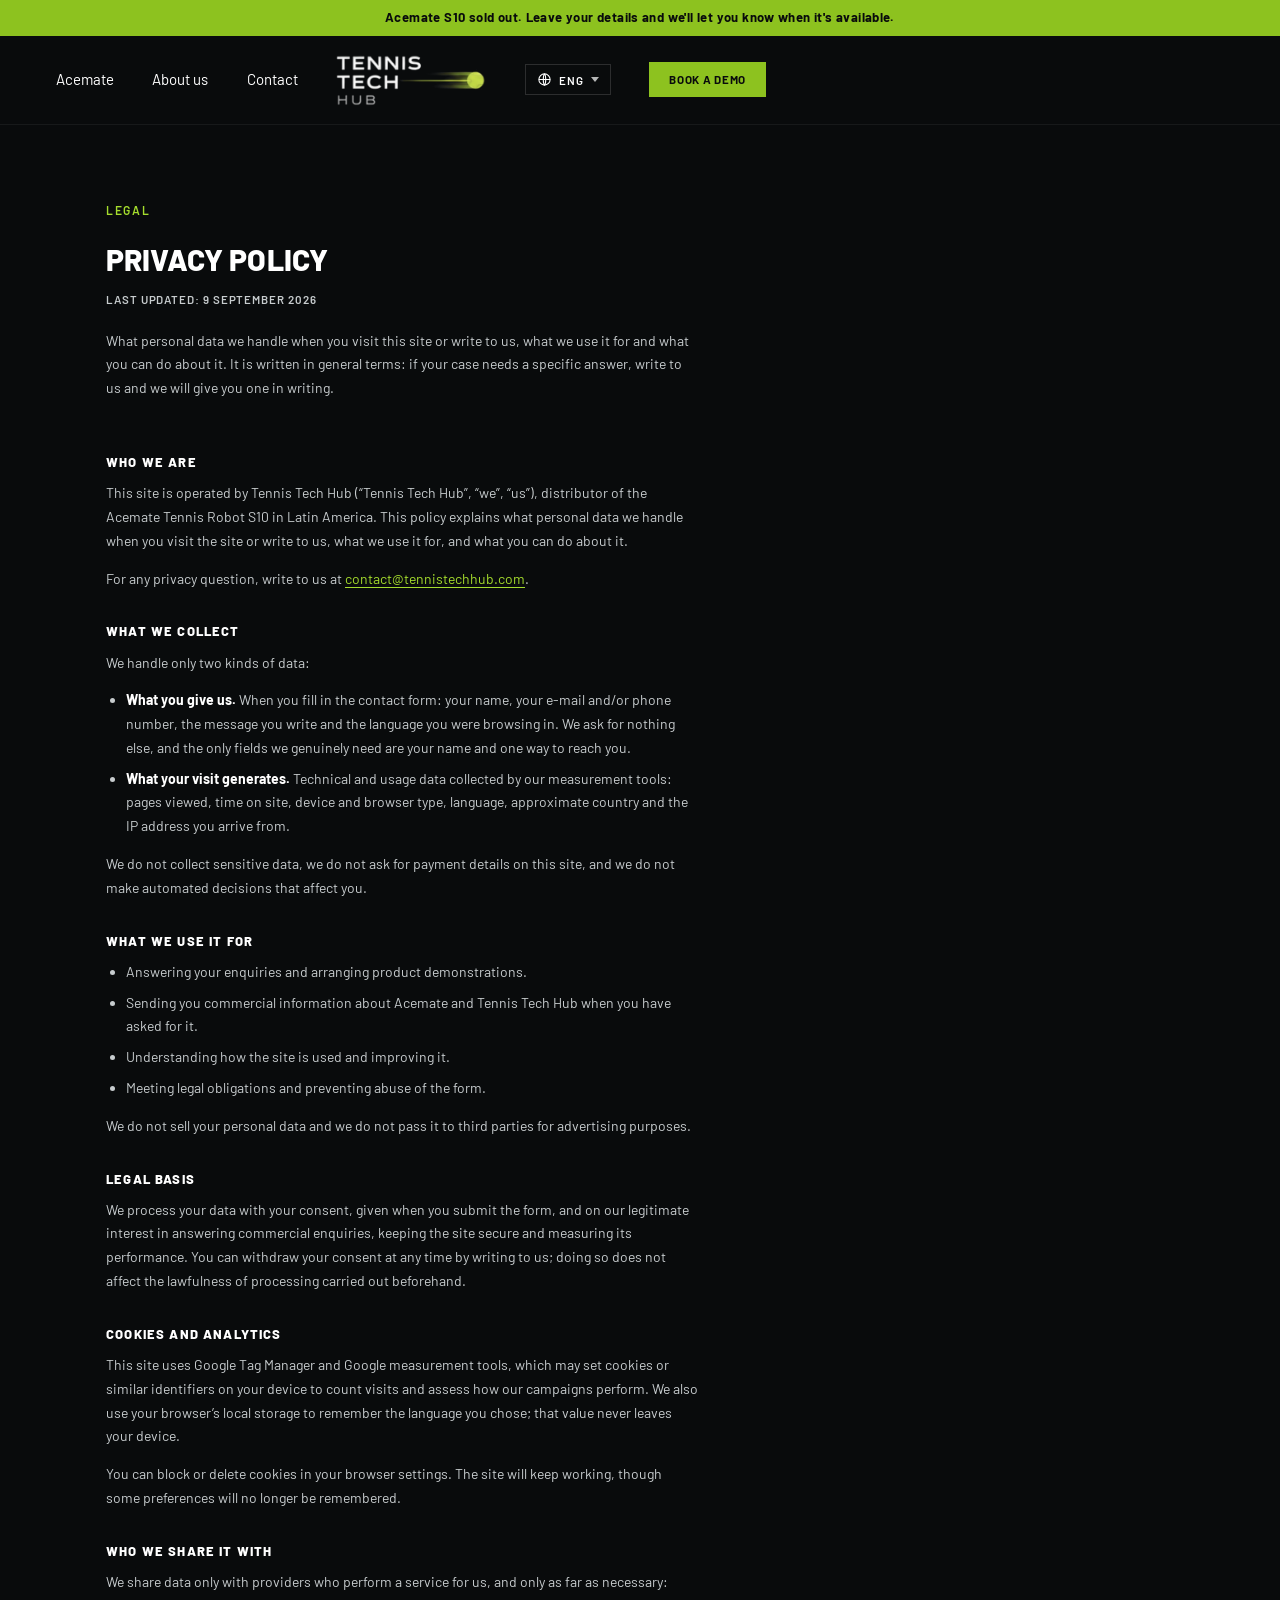
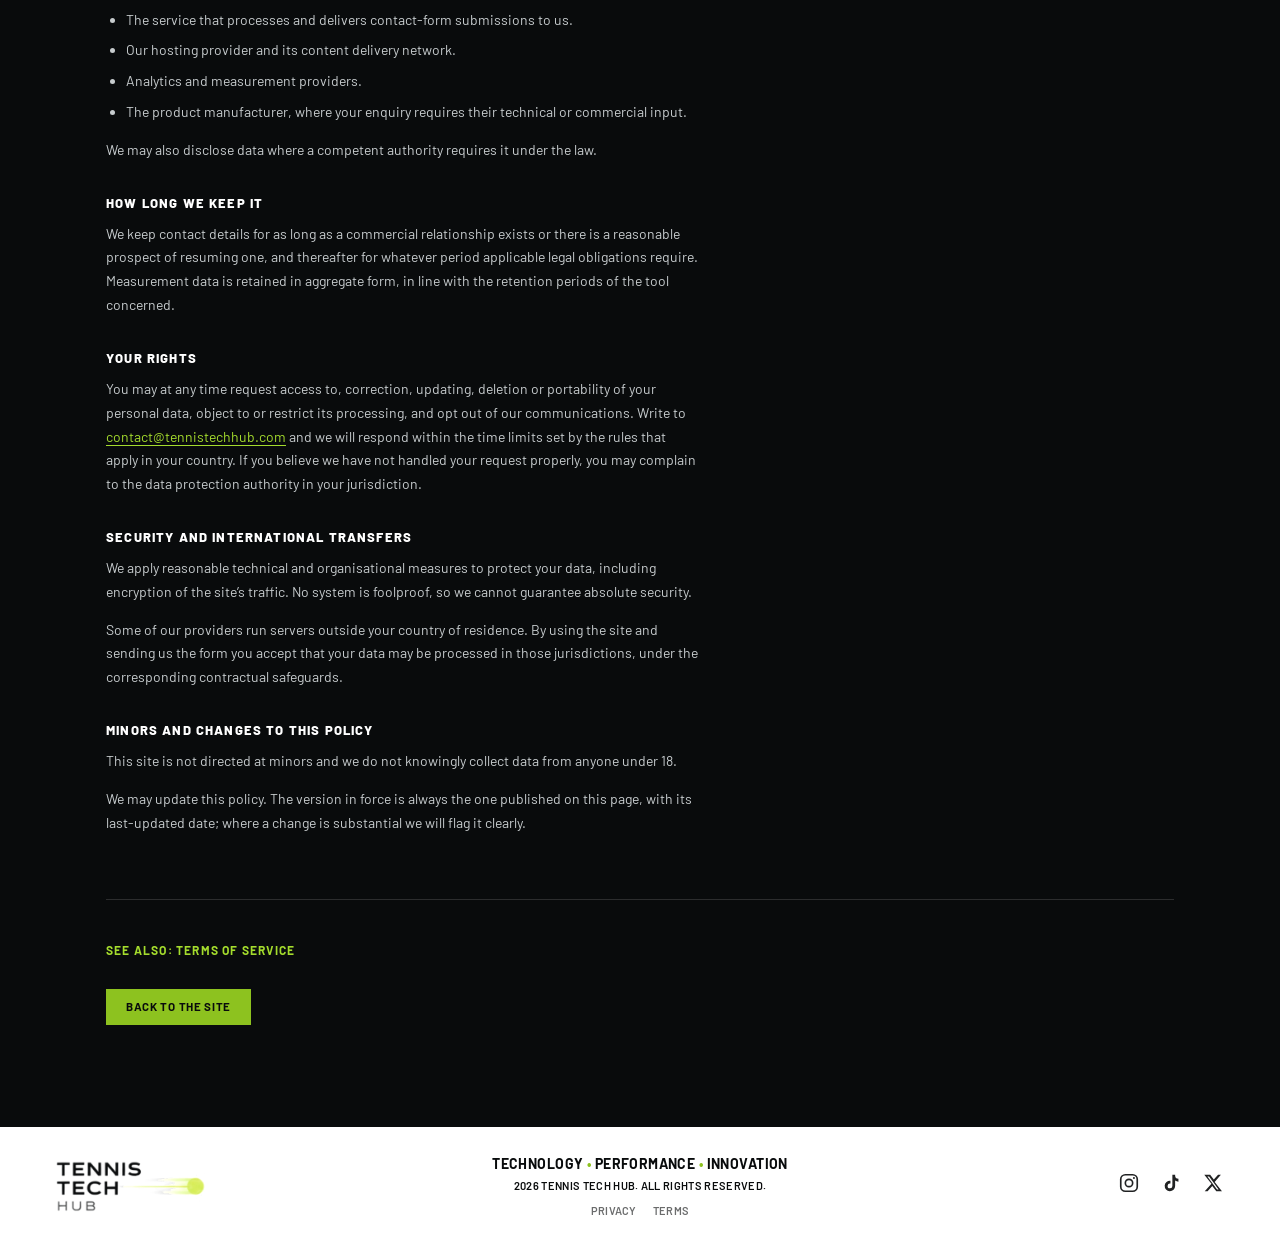
==== commit 5fb091c7: "Add a sold-out banner and a badge on the lead form Co-Authored-By: Claude Opus 5.5 <noreply@anthropi" ====
--- a/privacy.html
+++ b/privacy.html
@@ -21,7 +21,7 @@
 <link rel="preconnect" href="https://fonts.googleapis.com">
 <link rel="preconnect" href="https://fonts.gstatic.com" crossorigin>
 <link href="https://fonts.googleapis.com/css2?family=Barlow:wght@400;500;600;700;800&display=swap" rel="stylesheet">
-<link rel="stylesheet" href="styles.css?v=20260904a">
+<link rel="stylesheet" href="styles.css?v=20261105a">
 </head>
 <body>
 
@@ -33,6 +33,12 @@
 <!-- ───────────────────────── NAV ─────────────────────────
      Same bar as the landing page. The section links point back at index.html
      because there are no such sections here. -->
+<!-- Sold-out notice. Delete this block (and .contact__status's badge on
+     index.html) when stock is back. -->
+<div class="soldout">
+  <a class="soldout__link" href="index.html#contacto" data-i18n="soldout.banner">Acemate S10 agotado. Déjanos tus datos y te avisamos cuando haya disponibilidad.</a>
+</div>
+
 <header class="nav" id="top">
   <div class="nav__inner">
     <a class="nav__logo" href="index.html" aria-label="Tennis Tech Hub">
@@ -174,7 +180,7 @@
   </div>
 </footer>
 
-<script src="i18n.js?v=20260909a"></script>
+<script src="i18n.js?v=20261105a"></script>
 <script src="main.js?v=20260909a"></script>
 </body>
 </html>
--- a/styles.css
+++ b/styles.css
@@ -97,6 +97,26 @@
 .btn--sm{    padding:9px 20px;  font-size:11.5px; }
 .btn--lg{    padding:15px 40px; font-size:15px; }
 .btn--block{ width:100%; padding:15px 20px; font-size:15px; }
+
+/* ============================================================
+   SOLD-OUT NOTICE
+   Sits above the sticky nav and scrolls away with the page, so --nav-h and
+   the mobile menu's offset stay correct.
+   ============================================================ */
+
+.soldout{ background:var(--green); color:var(--ink); }
+.soldout__link{
+  display:block;
+  max-width:1320px;
+  margin-inline:auto;
+  padding:9px var(--gut);
+  font-size:13px;
+  font-weight:700;
+  letter-spacing:.03em;
+  line-height:1.35;
+  text-align:center;
+}
+.soldout__link:hover{ text-decoration:underline; }
 
 /* ============================================================
    NAV
@@ -477,6 +497,19 @@
   max-width:720px;
 }
 .contact__panel .h2{ margin-bottom:34px; max-width:530px; }
+
+.contact__status{ display:flex; align-items:center; gap:12px; margin-bottom:22px; }
+.contact__status .eyebrow{ margin:0; }
+.soldout-badge{
+  padding:4px 10px;
+  background:var(--green);
+  color:var(--ink);
+  font-size:11px;
+  font-weight:800;
+  letter-spacing:.12em;
+  line-height:1.3;
+  text-transform:uppercase;
+}
 
 #demoform{ display:flex; flex-direction:column; gap:10px; max-width:530px; }
 
